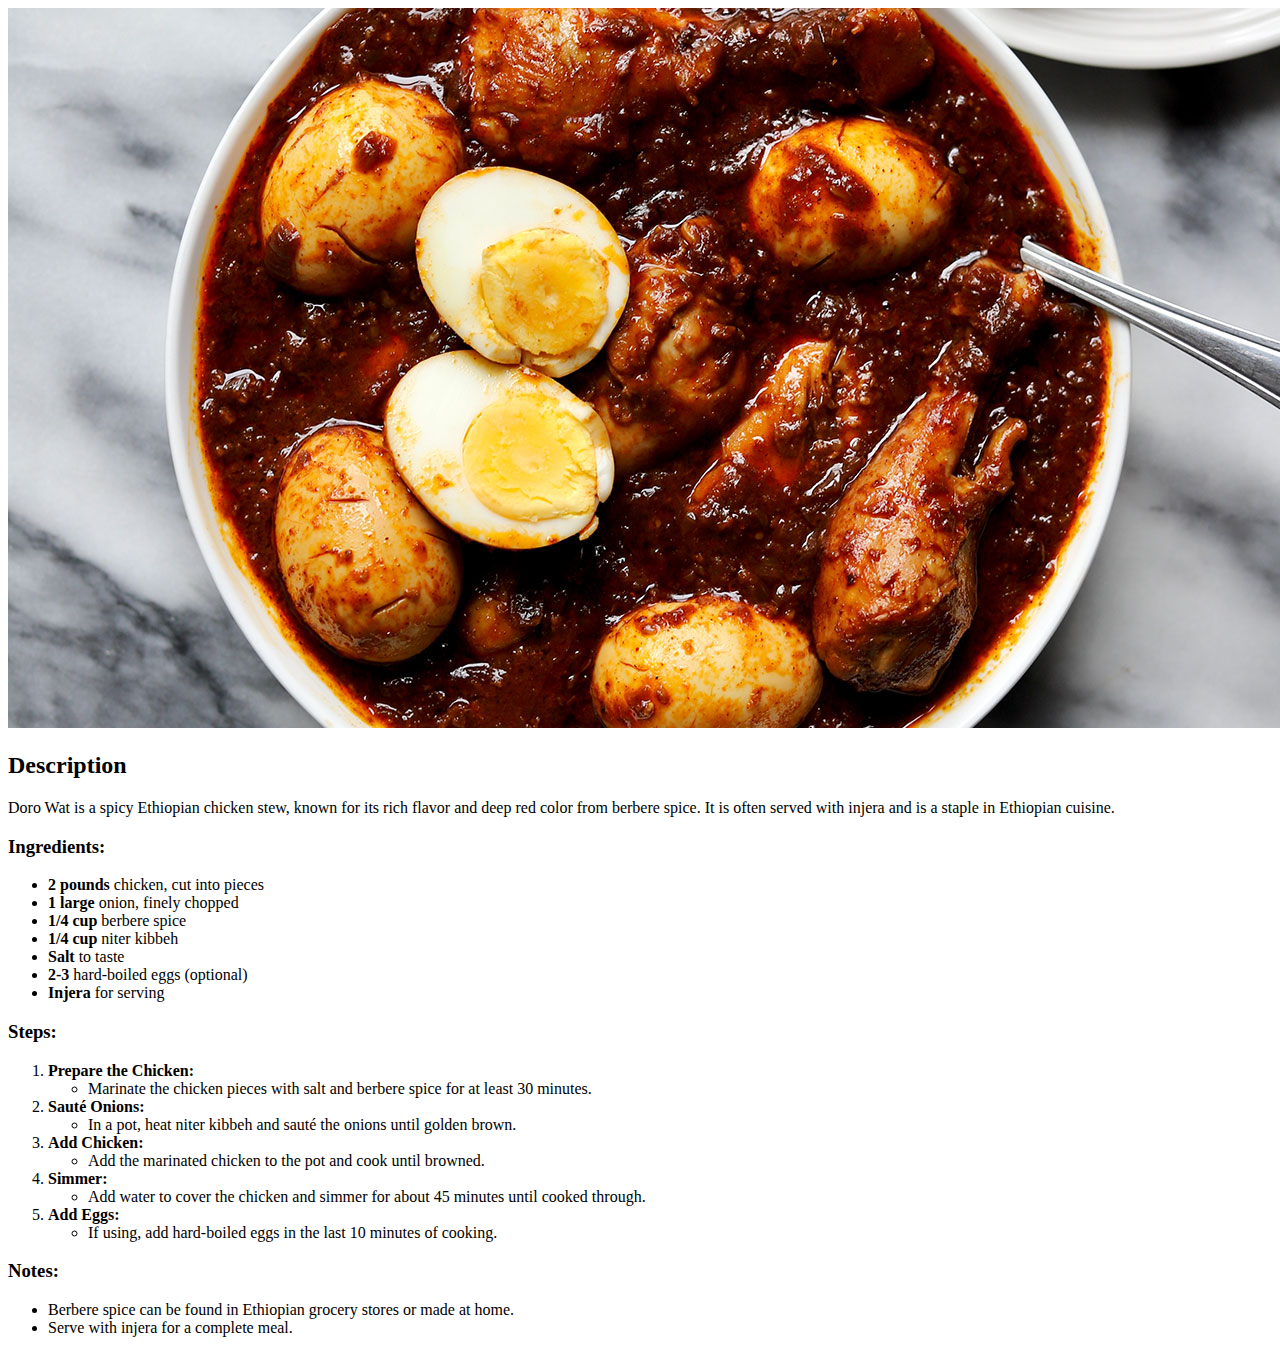
==== recipes/doro-wat.html @ b880da07 "Added three different Ethiopian food recipes" ====
<!DOCTYPE html>
<html lang="en">
<head>
    <meta charset="UTF-8">
    <meta name="viewport" content="width=device-width, initial-scale=1.0">
    <title>Doro Wat</title>
</head>
<body>
    <img src="./doro-wat.jpg" alt="A traditional Ethiopian chicken stew called Doro Wat.">
    
    <h2>Description</h2>
    <p>Doro Wat is a spicy Ethiopian chicken stew, known for its rich flavor and deep red color from berbere spice. It is often served with injera and is a staple in Ethiopian cuisine.</p>

    <h3>Ingredients:</h3>
    <ul>
        <li><strong>2 pounds</strong> chicken, cut into pieces</li>
        <li><strong>1 large</strong> onion, finely chopped</li>
        <li><strong>1/4 cup</strong> berbere spice</li>
        <li><strong>1/4 cup</strong> niter kibbeh</li>
        <li><strong>Salt</strong> to taste</li>
        <li><strong>2-3</strong> hard-boiled eggs (optional)</li>
        <li><strong>Injera</strong> for serving</li>
    </ul>

    <h3>Steps:</h3>
    <ol>
        <li><strong>Prepare the Chicken:</strong>
            <ul>
                <li>Marinate the chicken pieces with salt and berbere spice for at least 30 minutes.</li>
            </ul>
        </li>
        <li><strong>Sauté Onions:</strong>
            <ul>
                <li>In a pot, heat niter kibbeh and sauté the onions until golden brown.</li>
            </ul>
        </li>
        <li><strong>Add Chicken:</strong>
            <ul>
                <li>Add the marinated chicken to the pot and cook until browned.</li>
            </ul>
        </li>
        <li><strong>Simmer:</strong>
            <ul>
                <li>Add water to cover the chicken and simmer for about 45 minutes until cooked through.</li>
            </ul>
        </li>
        <li><strong>Add Eggs:</strong>
            <ul>
                <li>If using, add hard-boiled eggs in the last 10 minutes of cooking.</li>
            </ul>
        </li>
    </ol>

    <h3>Notes:</h3>
    <ul>
        <li>Berbere spice can be found in Ethiopian grocery stores or made at home.</li>
        <li>Serve with injera for a complete meal.</li>
    </ul>
</body>
</html>
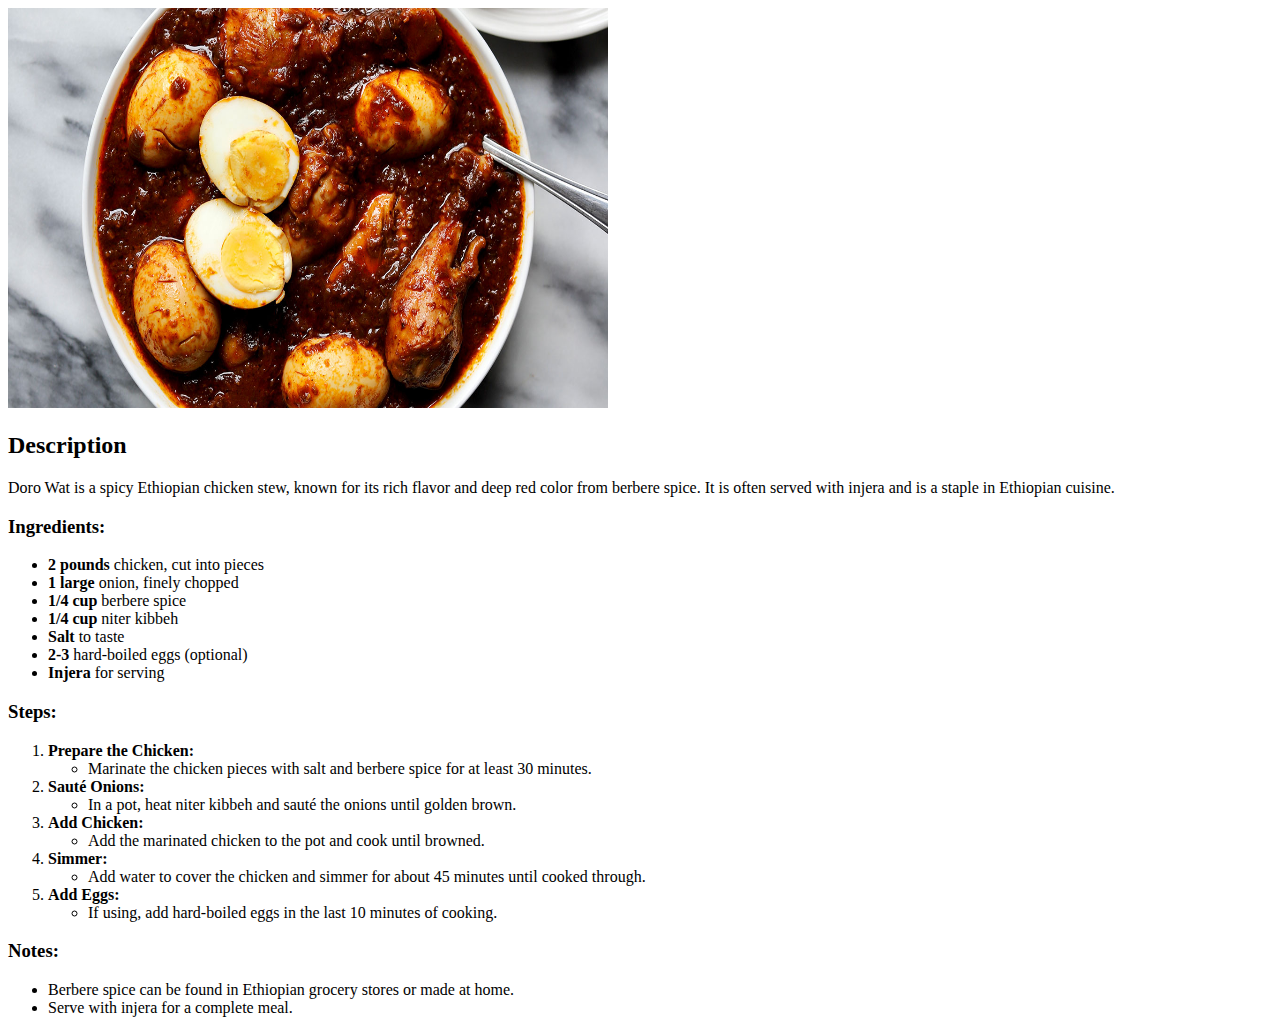
==== commit e0a8f5ef: "Adjusted the sizes of the images for the recipes" ====
--- a/recipes/doro-wat.html
+++ b/recipes/doro-wat.html
@@ -6,7 +6,7 @@
     <title>Doro Wat</title>
 </head>
 <body>
-    <img src="./doro-wat.jpg" alt="A traditional Ethiopian chicken stew called Doro Wat.">
+    <img src="./doro-wat.jpg" alt="A traditional Ethiopian chicken stew called Doro Wat." width="600" height="400">
     
     <h2>Description</h2>
     <p>Doro Wat is a spicy Ethiopian chicken stew, known for its rich flavor and deep red color from berbere spice. It is often served with injera and is a staple in Ethiopian cuisine.</p>
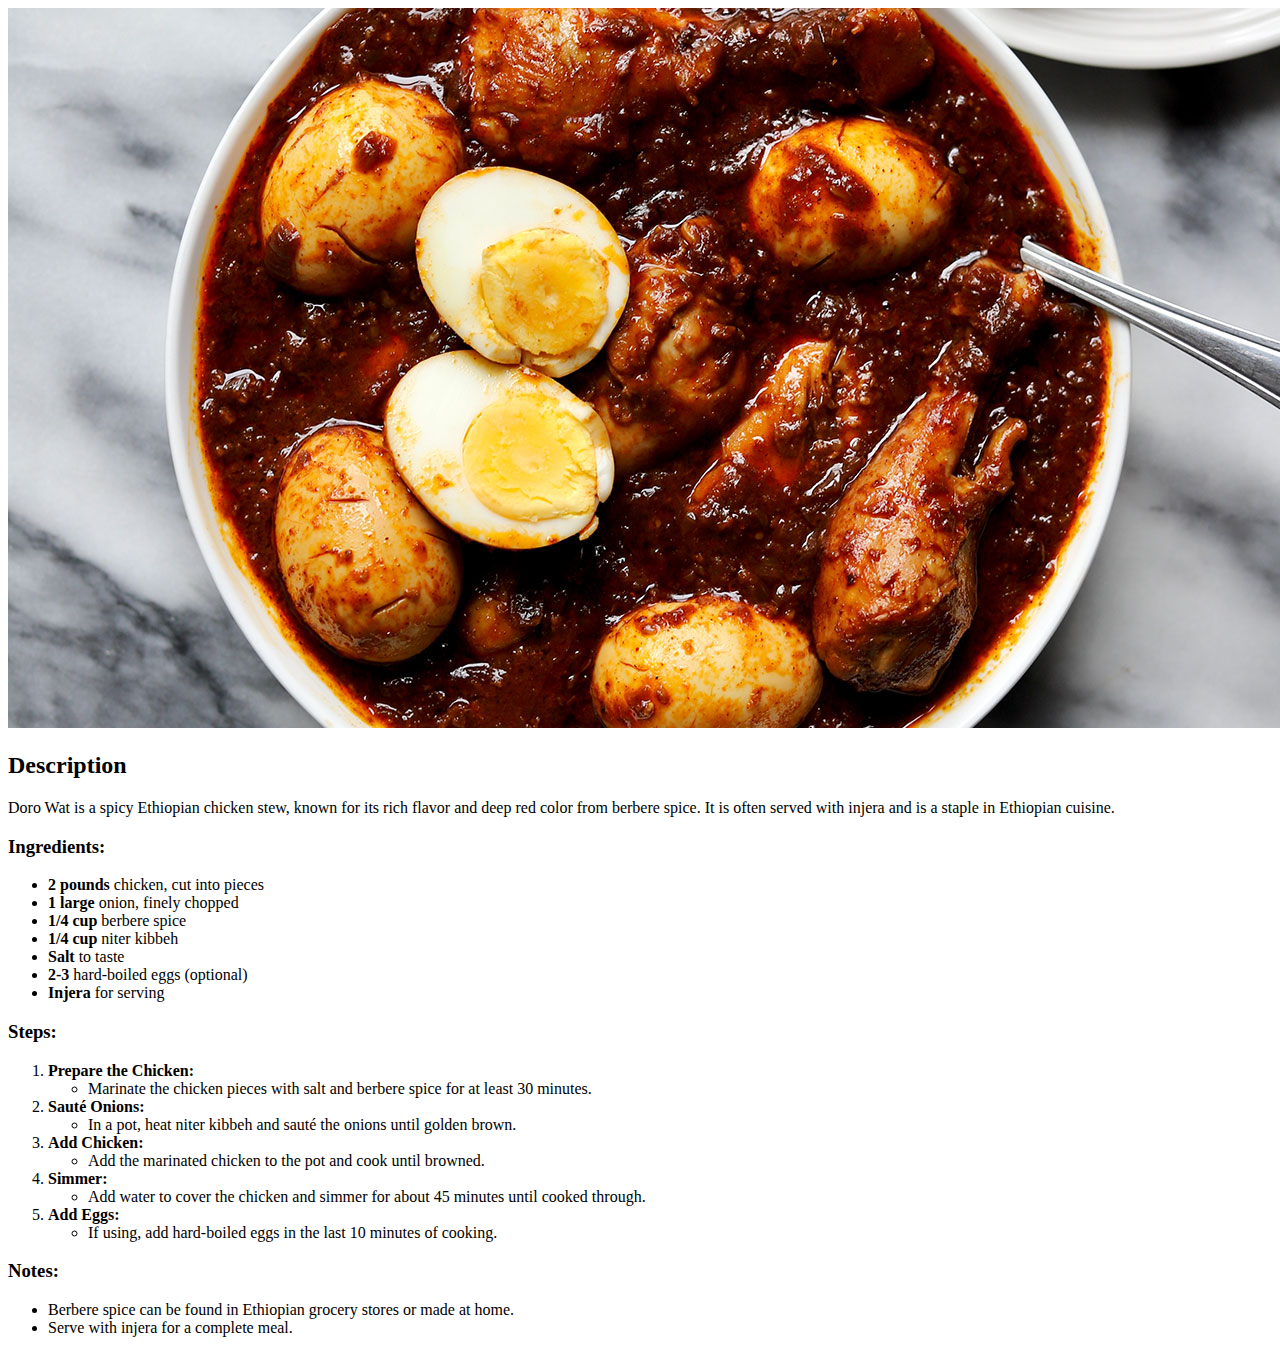
==== commit 7e2dcc81: "Add CSS styling to the recipe website" ====
--- a/recipes/doro-wat.html
+++ b/recipes/doro-wat.html
@@ -6,7 +6,7 @@
     <title>Doro Wat</title>
 </head>
 <body>
-    <img src="./doro-wat.jpg" alt="A traditional Ethiopian chicken stew called Doro Wat." width="600" height="400">
+    <img src="./doro-wat.jpg" alt="A traditional Ethiopian chicken stew called Doro Wat.">
     
     <h2>Description</h2>
     <p>Doro Wat is a spicy Ethiopian chicken stew, known for its rich flavor and deep red color from berbere spice. It is often served with injera and is a staple in Ethiopian cuisine.</p>
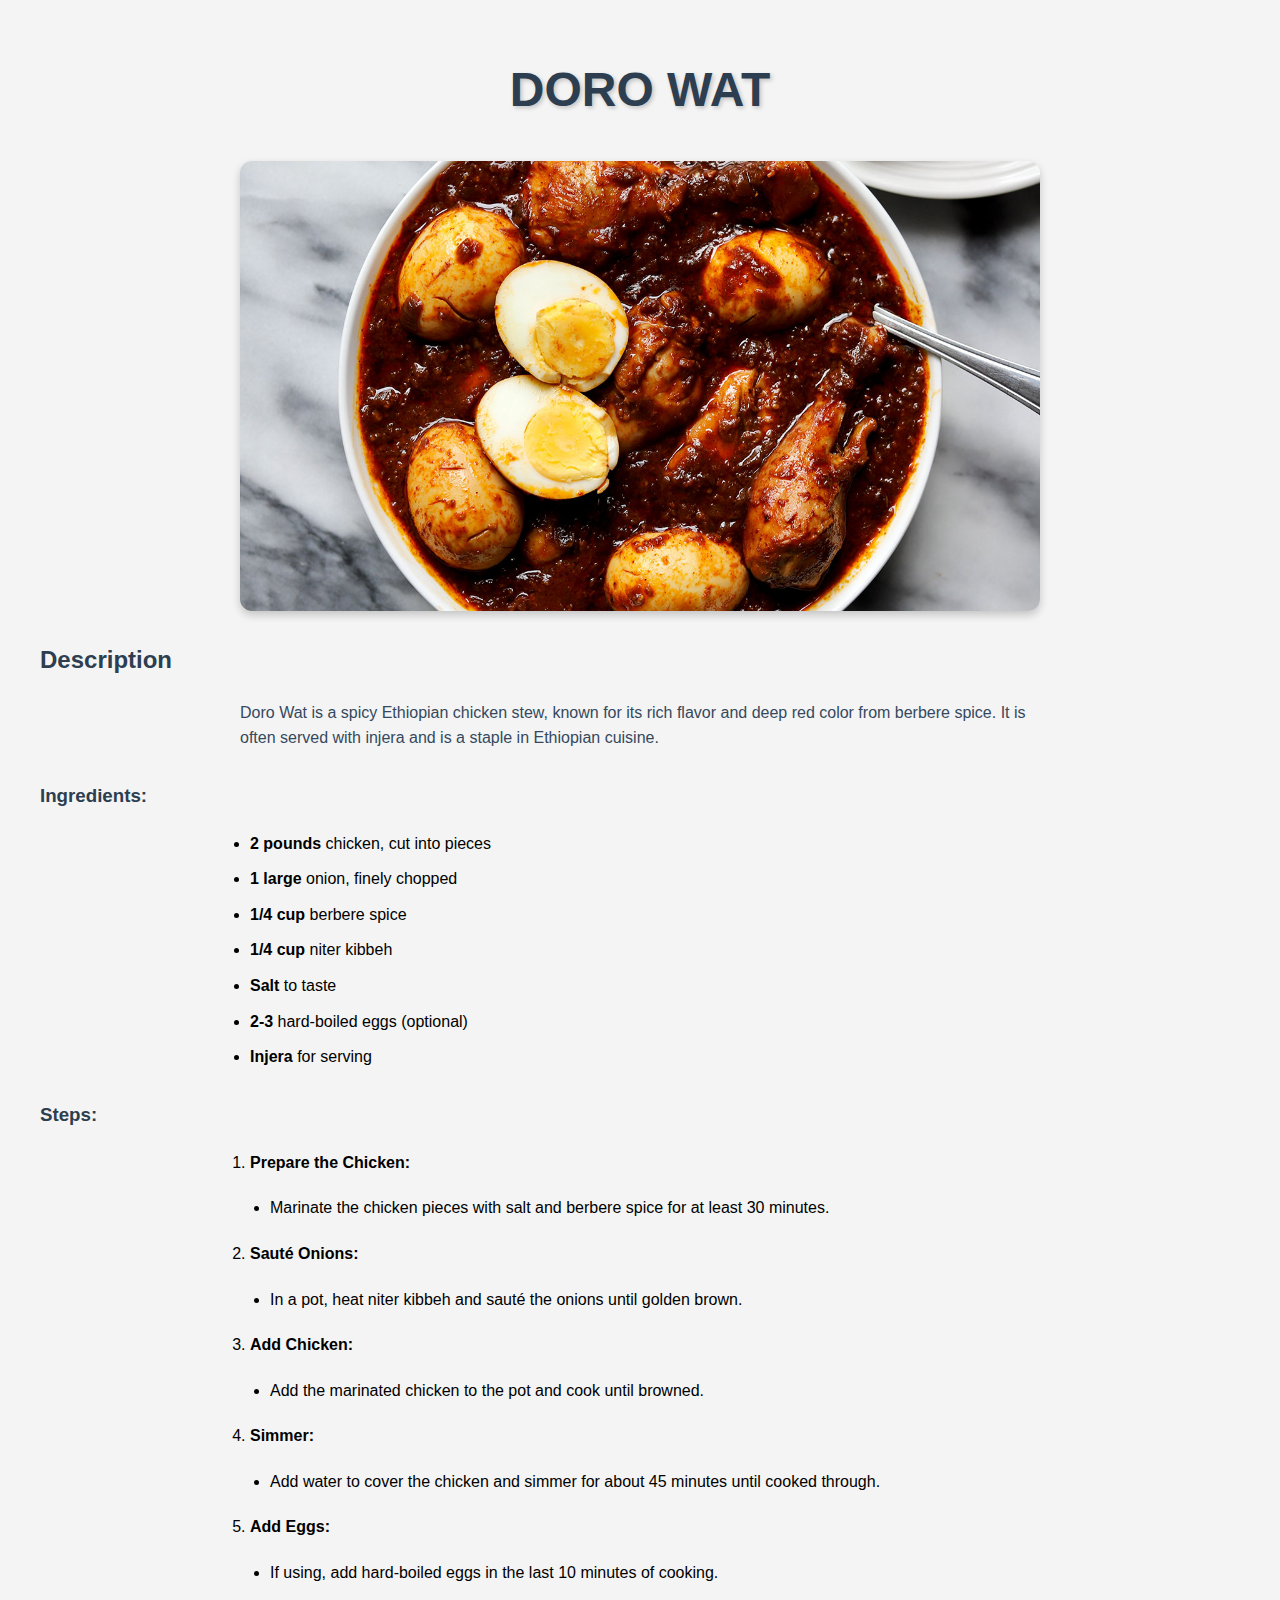
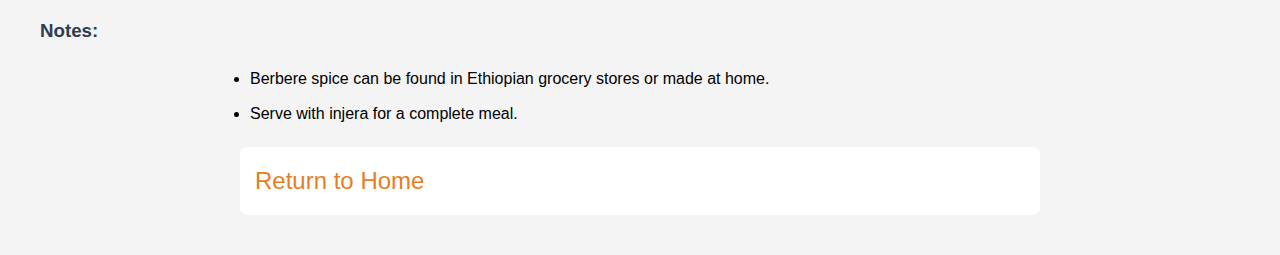
==== commit 4f060f44: "Add professional styling to recipe pages and images" ====
--- a/recipes/doro-wat.html
+++ b/recipes/doro-wat.html
@@ -3,58 +3,64 @@
 <head>
     <meta charset="UTF-8">
     <meta name="viewport" content="width=device-width, initial-scale=1.0">
-    <title>Doro Wat</title>
+    <title>Doro Wat Recipe</title>
+    <link rel="stylesheet" href="../styles.css">
 </head>
 <body>
+    <h1>Doro Wat</h1>
     <img src="./doro-wat.jpg" alt="A traditional Ethiopian chicken stew called Doro Wat.">
     
-    <h2>Description</h2>
-    <p>Doro Wat is a spicy Ethiopian chicken stew, known for its rich flavor and deep red color from berbere spice. It is often served with injera and is a staple in Ethiopian cuisine.</p>
+    <div class="recipe-content">
+        <h2>Description</h2>
+        <p>Doro Wat is a spicy Ethiopian chicken stew, known for its rich flavor and deep red color from berbere spice. It is often served with injera and is a staple in Ethiopian cuisine.</p>
 
-    <h3>Ingredients:</h3>
-    <ul>
-        <li><strong>2 pounds</strong> chicken, cut into pieces</li>
-        <li><strong>1 large</strong> onion, finely chopped</li>
-        <li><strong>1/4 cup</strong> berbere spice</li>
-        <li><strong>1/4 cup</strong> niter kibbeh</li>
-        <li><strong>Salt</strong> to taste</li>
-        <li><strong>2-3</strong> hard-boiled eggs (optional)</li>
-        <li><strong>Injera</strong> for serving</li>
-    </ul>
+        <h3>Ingredients:</h3>
+        <ul>
+            <li><strong>2 pounds</strong> chicken, cut into pieces</li>
+            <li><strong>1 large</strong> onion, finely chopped</li>
+            <li><strong>1/4 cup</strong> berbere spice</li>
+            <li><strong>1/4 cup</strong> niter kibbeh</li>
+            <li><strong>Salt</strong> to taste</li>
+            <li><strong>2-3</strong> hard-boiled eggs (optional)</li>
+            <li><strong>Injera</strong> for serving</li>
+        </ul>
 
-    <h3>Steps:</h3>
-    <ol>
-        <li><strong>Prepare the Chicken:</strong>
-            <ul>
-                <li>Marinate the chicken pieces with salt and berbere spice for at least 30 minutes.</li>
-            </ul>
-        </li>
-        <li><strong>Sauté Onions:</strong>
-            <ul>
-                <li>In a pot, heat niter kibbeh and sauté the onions until golden brown.</li>
-            </ul>
-        </li>
-        <li><strong>Add Chicken:</strong>
-            <ul>
-                <li>Add the marinated chicken to the pot and cook until browned.</li>
-            </ul>
-        </li>
-        <li><strong>Simmer:</strong>
-            <ul>
-                <li>Add water to cover the chicken and simmer for about 45 minutes until cooked through.</li>
-            </ul>
-        </li>
-        <li><strong>Add Eggs:</strong>
-            <ul>
-                <li>If using, add hard-boiled eggs in the last 10 minutes of cooking.</li>
-            </ul>
-        </li>
-    </ol>
+        <h3>Steps:</h3>
+        <ol>
+            <li><strong>Prepare the Chicken:</strong>
+                <ul>
+                    <li>Marinate the chicken pieces with salt and berbere spice for at least 30 minutes.</li>
+                </ul>
+            </li>
+            <li><strong>Sauté Onions:</strong>
+                <ul>
+                    <li>In a pot, heat niter kibbeh and sauté the onions until golden brown.</li>
+                </ul>
+            </li>
+            <li><strong>Add Chicken:</strong>
+                <ul>
+                    <li>Add the marinated chicken to the pot and cook until browned.</li>
+                </ul>
+            </li>
+            <li><strong>Simmer:</strong>
+                <ul>
+                    <li>Add water to cover the chicken and simmer for about 45 minutes until cooked through.</li>
+                </ul>
+            </li>
+            <li><strong>Add Eggs:</strong>
+                <ul>
+                    <li>If using, add hard-boiled eggs in the last 10 minutes of cooking.</li>
+                </ul>
+            </li>
+        </ol>
 
-    <h3>Notes:</h3>
-    <ul>
-        <li>Berbere spice can be found in Ethiopian grocery stores or made at home.</li>
-        <li>Serve with injera for a complete meal.</li>
-    </ul>
+        <h3>Notes:</h3>
+        <ul>
+            <li>Berbere spice can be found in Ethiopian grocery stores or made at home.</li>
+            <li>Serve with injera for a complete meal.</li>
+        </ul>
+    </div>
+    
+    <p><a href="../index.html">Return to Home</a></p>
 </body>
 </html>--- a/styles.css
+++ b/styles.css
@@ -0,0 +1,99 @@
+/* Basic reset and body styles */
+body {
+  font-family: Arial, sans-serif;
+  background-color: #f4f4f4;
+  margin: 0;
+  padding: 20px;
+  line-height: 1.6;
+  max-width: 1200px;
+  margin: 0 auto;
+}
+
+/* Main heading styles */
+h1 {
+  color: #2c3e50;
+  text-align: center;
+  font-size: 48px;
+  text-transform: uppercase;
+  text-shadow: 2px 2px 4px rgba(0, 0, 0, 0.2);
+}
+
+/* List styles */
+ul {
+  list-style-type: none;
+  padding: 0;
+  max-width: 600px;
+  margin: 40px auto;
+}
+
+/* Link styles */
+a {
+  text-decoration: none;
+  color: #e67e22;
+  font-size: 24px;
+  display: block;
+  padding: 15px;
+  margin: 10px 0;
+  background-color: white;
+  border-radius: 8px;
+  transition: all 0.3s ease;
+}
+
+/* Link hover effect */
+a:hover {
+  background-color: #e67e22;
+  color: white;
+  transform: translateX(10px);
+}
+
+/* List item styles */
+li {
+  margin-bottom: 20px;
+  border-radius: 8px;
+  box-shadow: 0 2px 5px rgba(0, 0, 0, 0.1);
+}
+
+/* Recipe image styles */
+img {
+  width: 100%;
+  max-width: 800px;
+  height: auto;
+  display: block;
+  margin: 30px auto;
+  border-radius: 12px;
+  box-shadow: 0 4px 8px rgba(0, 0, 0, 0.2);
+  object-fit: cover;
+}
+
+/* Recipe content styles */
+h2, h3 {
+  color: #2c3e50;
+  margin-top: 30px;
+}
+
+p {
+  color: #34495e;
+  max-width: 800px;
+  margin: 20px auto;
+}
+
+/* Recipe list styles */
+.recipe-content ul, 
+.recipe-content ol {
+  max-width: 800px;
+  margin: 20px auto;
+  padding-left: 20px;
+}
+
+.recipe-content ul {
+  list-style-type: disc;
+}
+
+.recipe-content ol {
+  list-style-type: decimal;
+}
+
+.recipe-content li {
+  margin-bottom: 10px;
+  box-shadow: none;
+} 